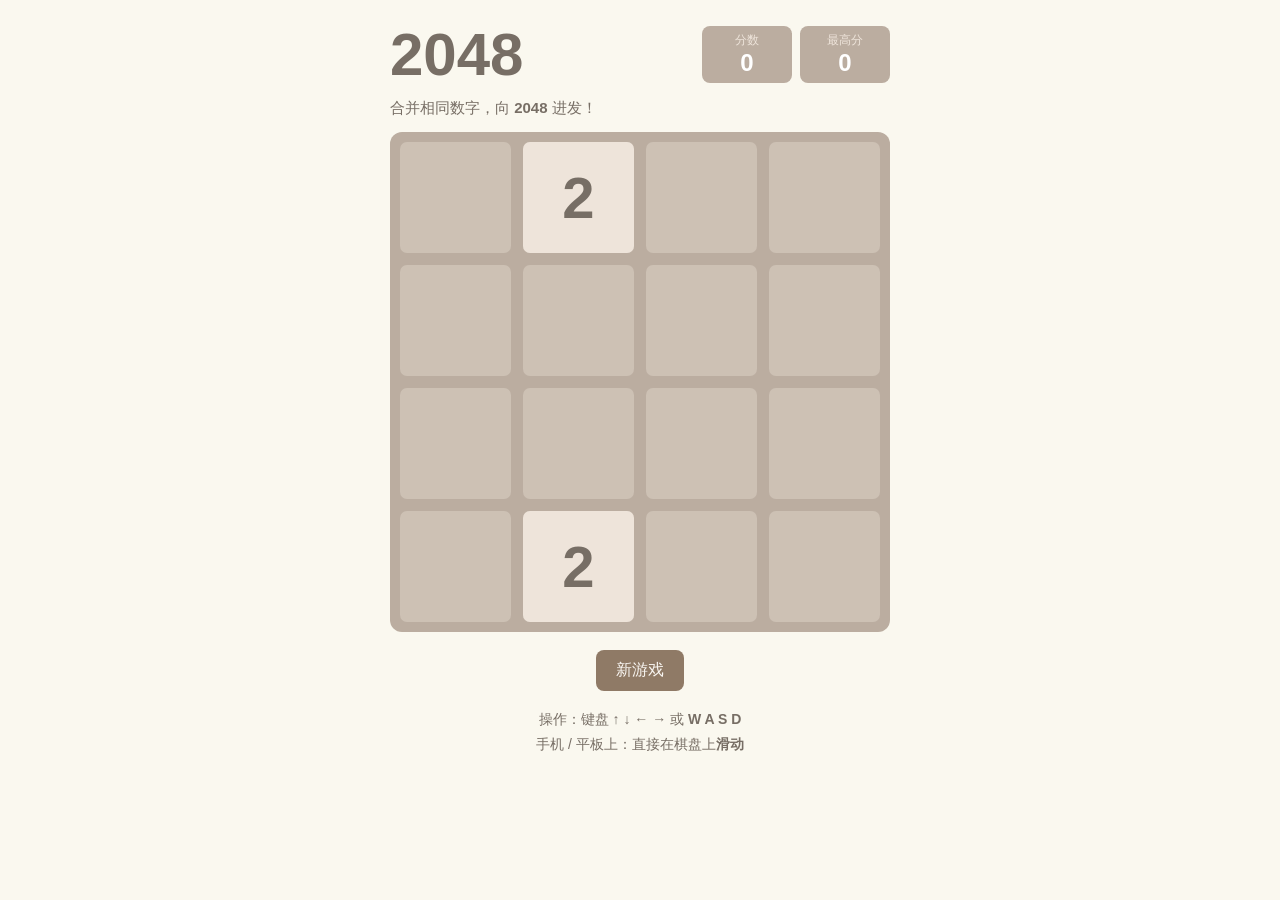
==== index.html @ 6ef0a6c3 "0909V1" ====
<!DOCTYPE html>
<html lang="zh-CN">
<head>
  <meta charset="UTF-8" />
  <meta name="viewport" content="width=device-width, initial-scale=1.0" />
  <title>2048</title>
  <link rel="stylesheet" href="style.css" />
</head>

<body>
  <div class="container">
    <header>
      <h1>2048</h1>
      <div class="scores">
        <div class="score-box">
          <div class="score-label">分数</div>
          <div class="score-value" id="score">0</div>
        </div>
        <div class="score-box">
          <div class="score-label">最高分</div>
          <div class="score-value" id="best">0</div>
        </div>
      </div>
    </header>

    <p class="subtitle">合并相同数字，向 <b>2048</b> 进发！</p>
        <div class="board" id="board">
      <!-- 16 个背景小格子以后由 script.js 自动生成 -->

      <div class="overlay" id="overlay">
        <div class="overlay-inner">
          <div class="overlay-title" id="overlayTitle"></div>
          <div class="overlay-text" id="overlayText"></div>
          <button class="btn" id="overlayBtn">再来一局</button>
        </div>
      </div>
    </div>

    <div class="controls">
      <button class="btn" id="newGameBtn">新游戏</button>
    </div>

    <p class="howto">
      操作：键盘 <b>↑ ↓ ← →</b> 或 <b>W A S D</b><br />
      手机 / 平板上：直接在棋盘上<b>滑动</b>
    </p>

      </div>

  <script src="script.js"></script>
</body>
</html>
---- style.css ----
/* ===== 全局重置：去掉浏览器默认的边距 ===== */
* {
  margin: 0;
  padding: 0;
  box-sizing: border-box;
}

/* ===== 整个页面的背景和文字 ===== */
body {
  font-family: "Segoe UI", "PingFang SC", "Microsoft YaHei", sans-serif;
  background: #faf8ef;      /* 米白色背景 */
  color: #776e65;           /* 棕灰色文字 */
  display: flex;
  justify-content: center;  /* 内容水平居中 */
  padding: 20px 14px 40px;  /* 上 右 下 左 的内边距 */
  min-height: 100vh;        /* 至少占满一整个屏幕高度 */
}
/* ===== 最外层容器：决定网页多宽 ===== */
.container {
  width: min(500px, calc(100vw - 28px));
}
/* min(500px, ...) 意思：最多 500px；屏幕小就按屏幕宽度来（手机也能用） */

/* ===== 顶部一排：标题在左，分数在右 ===== */
header {
  display: flex;
  align-items: center;
  justify-content: space-between;
  margin-bottom: 10px;
}

h1 {
  font-size: 60px;
  color: #776e65;
}

.subtitle {
  margin-bottom: 14px;
  font-size: 15px;
}

/* ===== 两个分数框 ===== */
.scores {
  display: flex;
  gap: 8px;               /* 两个框之间的间距 */
}

.score-box {
  background: #bbada0;    /* 深一点的棕色 */
  color: #ffffff;
  min-width: 90px;
  padding: 6px 14px;
  text-align: center;
  border-radius: 8px;     /* 圆角 */
}

.score-label { font-size: 12px; color: #eee4da; }
.score-value { font-size: 24px; font-weight: 700; }

/* ===== 棋盘大盒子 ===== */
.board {
  position: relative;     /* 让里面的方块可以相对它来定位 */
  width: 100%;
  aspect-ratio: 1 / 1;    /* 宽高比 1:1 = 永远正方形 */
  background: #bbada0;
  border-radius: 12px;
  user-select: none;      /* 快速连点时不选中文字 */
  touch-action: none;     /* 手机上由我们处理滑动，不让页面跟着滚 */
}

/* 16 个背景小格子（位置由 script.js 计算后填进来） */
.cell {
  position: absolute;
  background: rgba(238, 228, 218, 0.35);
  border-radius: 6px;
}

/* 会动的数字方块（也是 script.js 生成） */
.tile {
  position: absolute;
  display: flex;
  align-items: center;      /* 数字上下居中 */
  justify-content: center;  /* 数字左右居中 */
  font-weight: 700;
  color: #f9f6f2;
  border-radius: 6px;
  transition: left 0.12s ease, top 0.12s ease; /* 移动时平滑过渡 */
}

/* 新方块出现：从 0 放大到 1 */
.tile.appear {
  animation: appear 0.18s ease;
}
@keyframes appear {
  from { transform: scale(0); opacity: 0; }
  to   { transform: scale(1); opacity: 1; }
}

/* 合并时抖一下 */
.tile.merged {
  animation: merged 0.18s ease;
}
@keyframes merged {
  0%   { transform: scale(1); }
  50%  { transform: scale(1.25); }
  100% { transform: scale(1); }
}

/* ===== 遮罩层：游戏结束/胜利时盖在棋盘上 ===== */
.overlay {
  position: absolute;
  inset: 0;               /* 上右下左都=0，即铺满整个棋盘 */
  display: none;          /* 默认隐藏 */
  align-items: center;
  justify-content: center;
  background: rgba(238, 228, 218, 0.75); /* 半透明米色 */
  border-radius: 12px;
  z-index: 10;            /* 盖在最上层 */
}

.overlay.show {
  display: flex;          /* JS 加上 show 这个 class 时，就显示出来 */
}

.overlay-inner { text-align: center; }
.overlay-title { font-size: 44px; font-weight: 700; margin-bottom: 8px; }
.overlay-text  { font-size: 16px; margin-bottom: 16px; }

/* ===== 按钮 ===== */
.btn {
  background: #8f7a66;
  color: #f9f6f2;
  border: none;
  border-radius: 8px;
  padding: 10px 20px;
  font-size: 16px;
  cursor: pointer;        /* 鼠标放上去变成小手 */
}

.btn:hover { background: #9f8b77; }  /* 悬停时变亮一点 */

.controls {
  text-align: center;
  margin-top: 18px;
}

/* ===== 底部操作提示 ===== */
.howto {
  margin-top: 16px;
  text-align: center;
  font-size: 14px;
  line-height: 1.8;
}
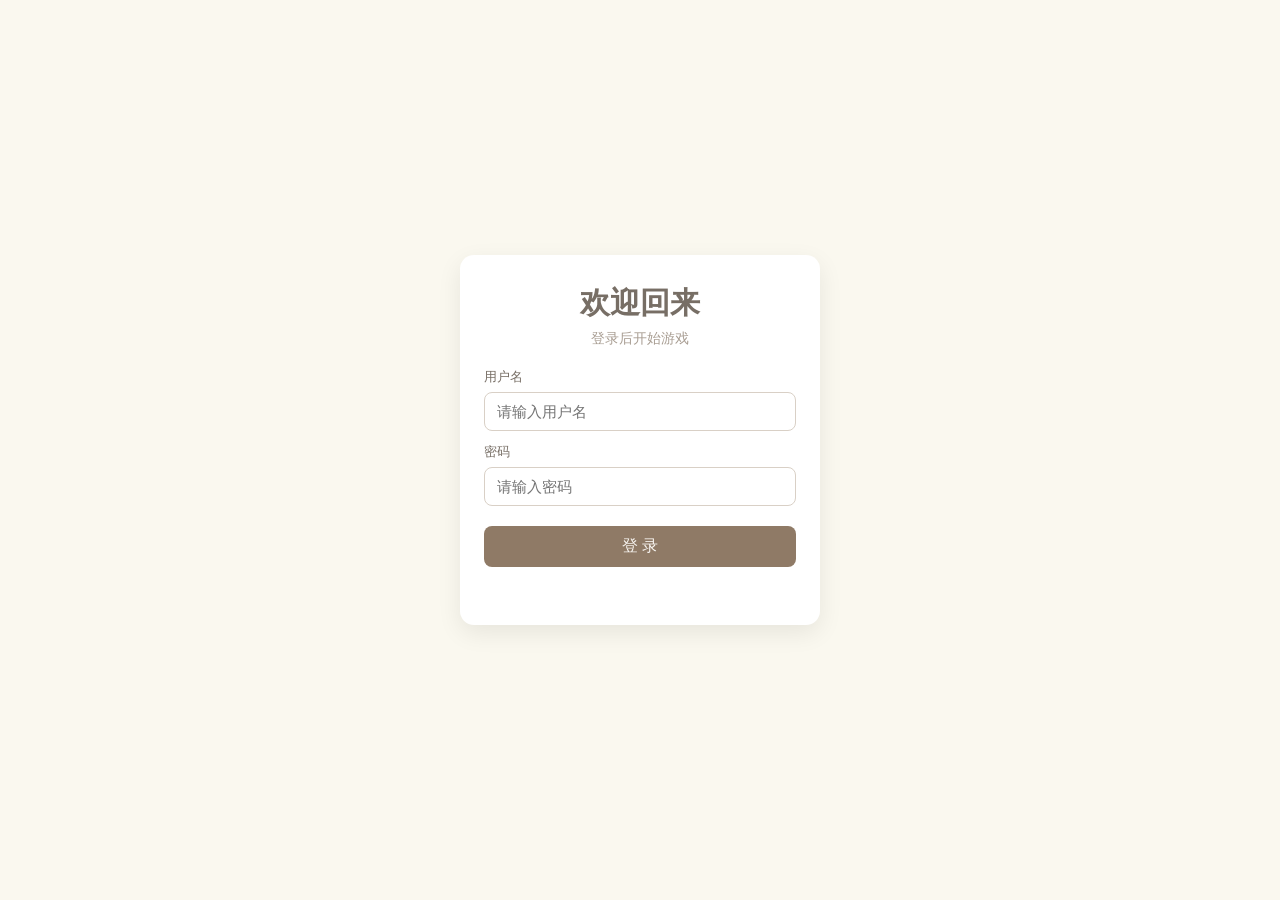
==== commit 498ca3ea: "以本地版本覆盖远程" ====
--- a/index.html
+++ b/index.html
@@ -3,50 +3,61 @@
 <head>
   <meta charset="UTF-8" />
   <meta name="viewport" content="width=device-width, initial-scale=1.0" />
-  <title>2048</title>
+  <title>登录 - 2048</title>
   <link rel="stylesheet" href="style.css" />
+  <link rel="icon" href="favicon.svg" />
 </head>
+<body class="login-body">
+  <div class="login-box">
+    <h1 class="login-title">欢迎回来</h1>
+    <p class="login-subtitle">登录后开始游戏</p>
 
-<body>
-  <div class="container">
-    <header>
-      <h1>2048</h1>
-      <div class="scores">
-        <div class="score-box">
-          <div class="score-label">分数</div>
-          <div class="score-value" id="score">0</div>
-        </div>
-        <div class="score-box">
-          <div class="score-label">最高分</div>
-          <div class="score-value" id="best">0</div>
-        </div>
-      </div>
-    </header>
+    <label class="login-label" for="username">用户名</label>
+    <input class="login-input" id="username" type="text" placeholder="请输入用户名" />
 
-    <p class="subtitle">合并相同数字，向 <b>2048</b> 进发！</p>
-        <div class="board" id="board">
-      <!-- 16 个背景小格子以后由 script.js 自动生成 -->
+    <label class="login-label" for="password">密码</label>
+    <input class="login-input" id="password" type="password" placeholder="请输入密码" />
 
-      <div class="overlay" id="overlay">
-        <div class="overlay-inner">
-          <div class="overlay-title" id="overlayTitle"></div>
-          <div class="overlay-text" id="overlayText"></div>
-          <button class="btn" id="overlayBtn">再来一局</button>
-        </div>
-      </div>
-    </div>
+    <button class="btn login-btn" id="loginBtn">登 录</button>
+    <p class="login-msg" id="loginMsg"></p>
+  </div>
 
-    <div class="controls">
-      <button class="btn" id="newGameBtn">新游戏</button>
-    </div>
+  <script>
+    const nameInput = document.getElementById('username');
+    const pwdInput = document.getElementById('password');
+    const loginBtn = document.getElementById('loginBtn');
+    const msg = document.getElementById('loginMsg');
 
-    <p class="howto">
-      操作：键盘 <b>↑ ↓ ← →</b> 或 <b>W A S D</b><br />
-      手机 / 平板上：直接在棋盘上<b>滑动</b>
-    </p>
+    // ① 打开页面时：如果之前记住过用户名，就自动填上
+    nameInput.value = localStorage.getItem('login_name') || '';
 
-      </div>
+    // ② 登录逻辑抽成一个函数（按钮和回车都能复用）
+    function doLogin() {
+      const name = nameInput.value.trim();
+      const pwd = pwdInput.value;
 
-  <script src="script.js"></script>
+      if (name === '' || pwd === '') {
+        msg.textContent = '用户名和密码不能为空';
+        return;
+      }
+      if (pwd.length < 6) {
+        msg.textContent = '密码至少要 6 位';
+        return;
+      }
+
+      localStorage.setItem('login_name', name); // 记住用户名
+      window.location.href = 'game.html';       // 进入游戏
+    }
+
+    // ③ 点按钮登录
+    loginBtn.addEventListener('click', doLogin);
+
+    // ④ 在用户名或密码框里按回车，也能登录
+    [nameInput, pwdInput].forEach((input) => {
+      input.addEventListener('keydown', (e) => {
+        if (e.key === 'Enter') doLogin();
+      });
+    });
+  </script>
 </body>
 </html>
--- a/style.css
+++ b/style.css
@@ -150,4 +150,56 @@
   text-align: center;
   font-size: 14px;
   line-height: 1.8;
+}
+
+/* ===== 登录页 ===== */
+.login-body {
+  align-items: center;          /* 让登录卡片在屏幕中间（垂直方向） */
+}
+
+.login-box {
+  width: min(360px, calc(100vw - 40px));
+  background: #ffffff;
+  padding: 28px 24px;
+  border-radius: 14px;
+  box-shadow: 0 8px 24px rgba(0, 0, 0, 0.08);  /* 卡片阴影，更有立体感 */
+  text-align: center;
+}
+
+.login-title { font-size: 30px; margin-bottom: 6px; }
+.login-subtitle { font-size: 14px; color: #a89d92; margin-bottom: 20px; }
+
+.login-label {
+  display: block;
+  text-align: left;
+  font-size: 13px;
+  margin: 12px 0 6px;
+}
+
+.login-input {
+  width: 100%;
+  padding: 10px 12px;
+  font-size: 15px;
+  border: 1px solid #d9d0c6;
+  border-radius: 8px;
+  outline: none;
+}
+
+.login-input:focus { border-color: #8f7a66; }  /* 输入时边框变深 */
+
+.login-btn { width: 100%; margin-top: 20px; }
+
+.login-msg {
+  margin-top: 12px;
+  font-size: 13px;
+  color: #d9534f;      /* 提示文字用红色 */
+  min-height: 18px;    /* 先占好位置，避免提示出现时页面跳动 */
+}
+
+/* ===== 撤销按钮 ===== */
+.controls .btn + .btn { margin-left: 10px; }   /* 两个按钮之间留点缝 */
+
+.btn:disabled {
+  opacity: 0.45;          /* 变灰 */
+  cursor: not-allowed;    /* 鼠标变成禁止符号 */
 }
